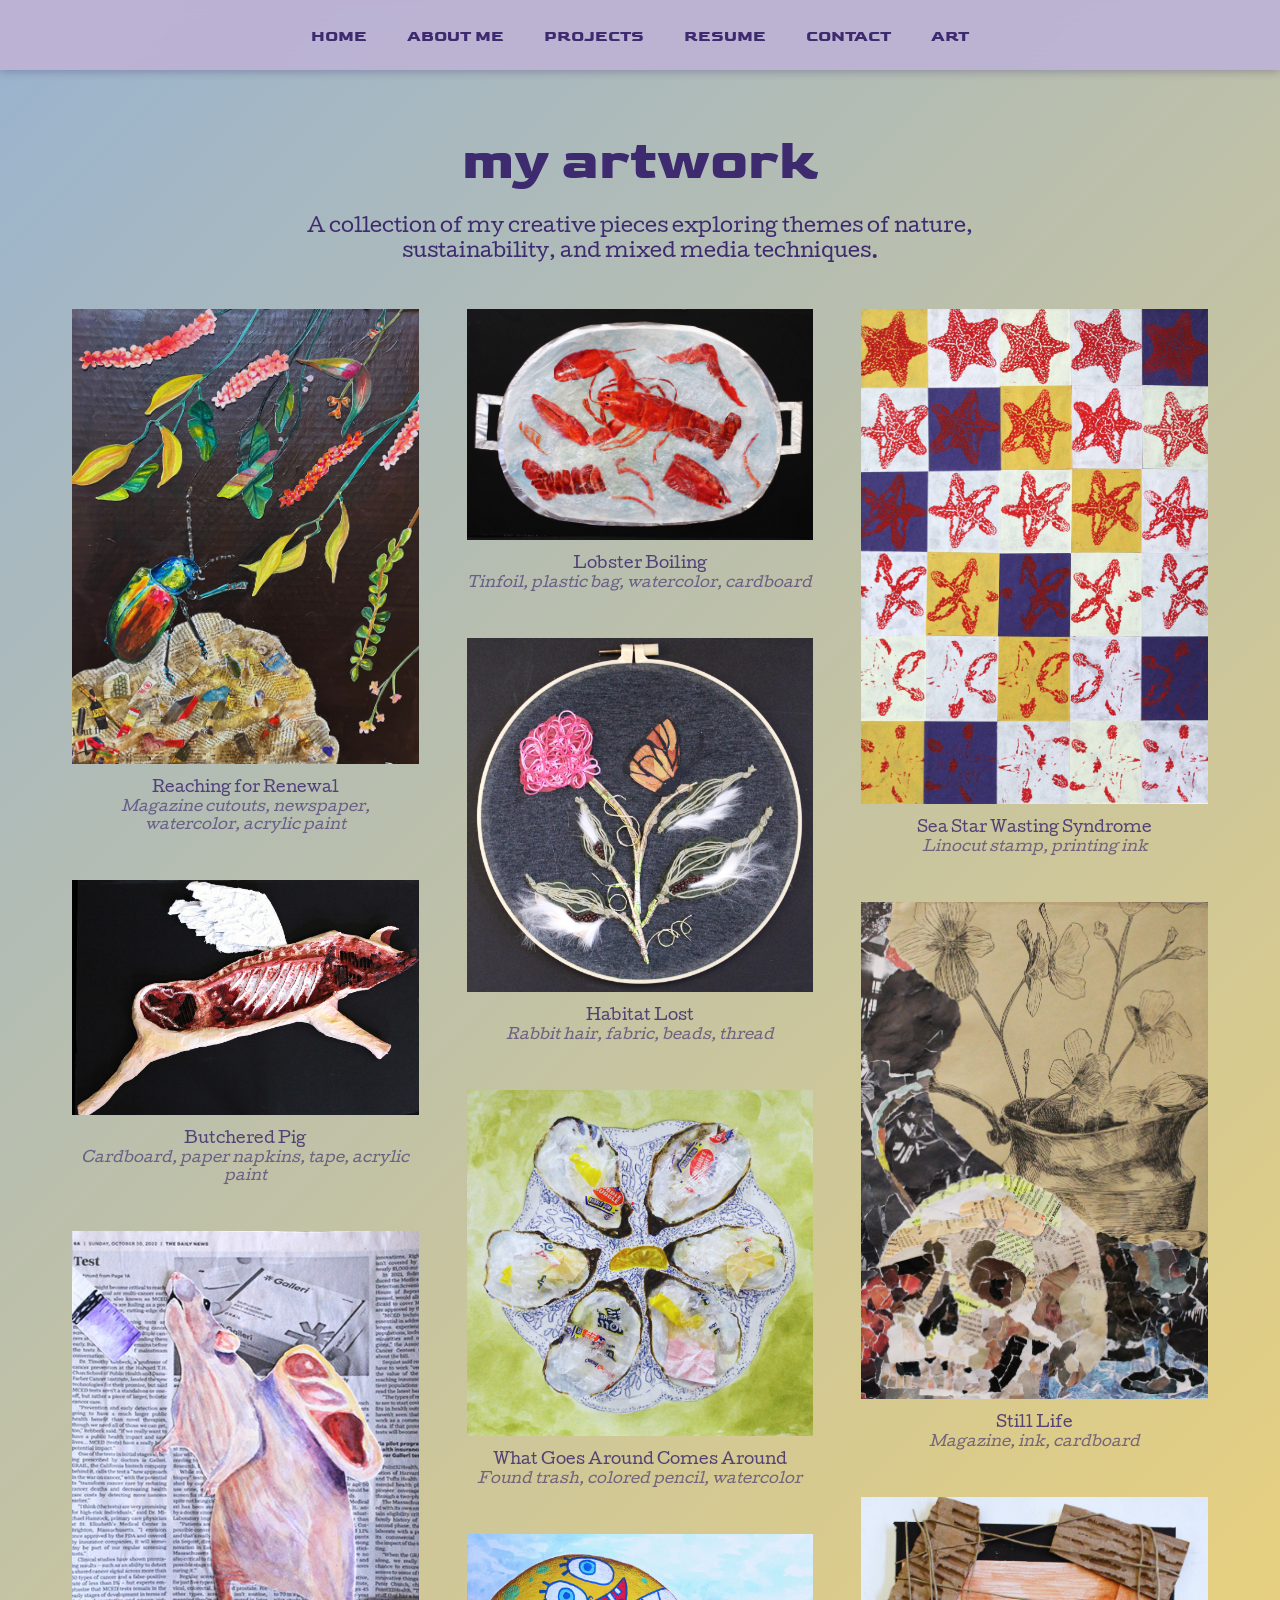
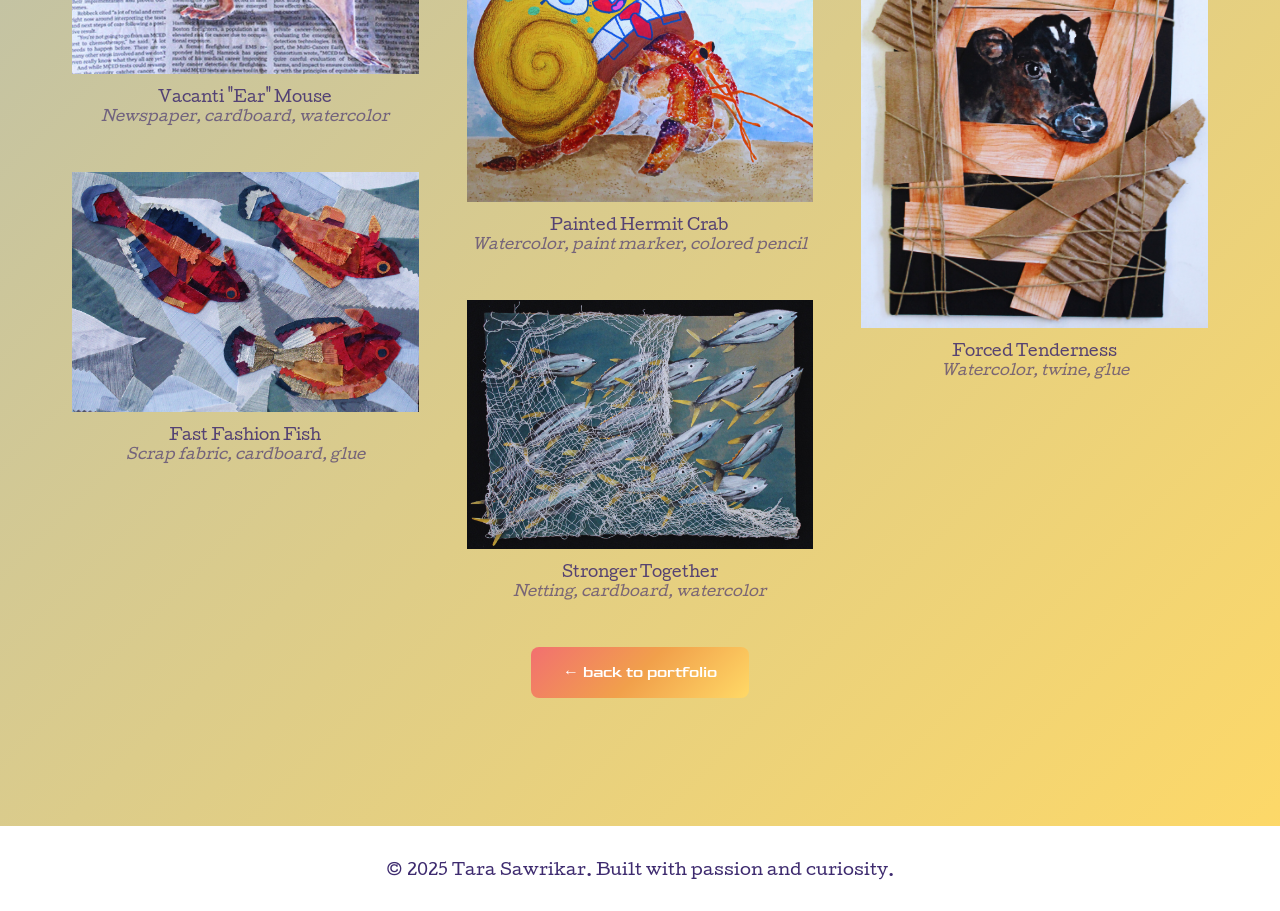
==== art.html @ 08d16f01 "Initial commit" ====
<!DOCTYPE html>
<html lang="en">
<head>
<meta charset="UTF-8">
<meta name="viewport" content="width=device-width, initial-scale=1.0">
<title>Art Gallery - Tara Sawrikar</title>

<link rel="preconnect" href="https://fonts.googleapis.com">
<link rel="preconnect" href="https://fonts.gstatic.com" crossorigin>
<link href="https://fonts.googleapis.com/css2?family=Goldman:wght@400;700&family=Cutive&display=swap" rel="stylesheet">

<style>
* {
    margin: 0;
    padding: 0;
    box-sizing: border-box;
}

body {
    font-family: 'Cutive', serif;
    color: #3e2b6f;
    background: linear-gradient(135deg, #99b3cf 0%, #ffd966 100%);
    min-height: 100vh;
}

nav {
    position: fixed;
    top: 0;
    width: 100%;
    background: rgba(189, 179, 212, 0.95);
    backdrop-filter: blur(10px);
    padding: 1.5rem 2rem;
    box-shadow: 0 2px 8px rgba(62, 43, 111, 0.3);
    z-index: 1000;
}

nav ul {
    list-style: none;
    display: flex;
    justify-content: center;
    gap: 2.5rem;
}

nav a {
    text-decoration: none;
    color: #3e2b6f;
    font-weight: 700;
    font-family: 'Goldman', sans-serif;
}

.container {
    max-width: 1200px;
    margin: 0 auto;
    padding: 8rem 2rem 4rem;
}

h1 {
    font-size: 3.5rem;
    text-align: center;
    font-family: 'Goldman', sans-serif;
    margin-bottom: 1rem;
}

.intro {
    text-align: center;
    font-size: 1.2rem;
    max-width: 700px;
    margin: 0 auto 3rem;
}

/* ---------- MASONRY GALLERY ---------- */

.art-gallery {
    column-count: 3;
    column-gap: 3rem;
}

@media (max-width: 1000px) {
    .art-gallery { column-count: 2; }
}

@media (max-width: 600px) {
    .art-gallery { column-count: 1; }
}

.art-item {
    break-inside: avoid;
    margin-bottom: 3rem;
    text-align: center;
    cursor: pointer;
    opacity: 0;
    transform: translateY(30px);
    transition: opacity 0.8s ease, transform 0.8s ease;
}

.art-item.visible {
    opacity: 1;
    transform: translateY(0);
}

.art-item img {
    width: 100%;
    height: auto;
    object-fit: contain;
    display: block;
    transition: transform 0.3s ease;
}

.art-item:hover img {
    transform: scale(1.02);
}

/* ---------- CAPTIONS ---------- */

.caption {
    margin-top: 0.75rem;
    font-size: 0.95rem;
    opacity: 0.85;
}

.caption span {
    display: block;
    font-style: italic;
    font-size: 0.9rem;
    opacity: 0.75;
}

/* ---------- LIGHTBOX ---------- */

.lightbox {
    position: fixed;
    inset: 0;
    background: rgba(0,0,0,0.85);
    display: none;
    align-items: center;
    justify-content: center;
    z-index: 2000;
    padding: 2rem;
}

.lightbox img {
    max-width: 90%;
    max-height: 90%;
}

.lightbox.active {
    display: flex;
}

/* ---------- BUTTON / FOOTER ---------- */

.back-button {
    display: block;
    margin: 3rem auto 0;
    width: fit-content;
    padding: 1rem 2rem;
    background: linear-gradient(135deg, #f27070 0%, #f1a04b 50%, #ffd966 100%);
    color: white;
    text-decoration: none;
    border-radius: 8px;
    font-family: 'Goldman', sans-serif;
}

footer {
    text-align: center;
    padding: 2rem;
    background: white;
    margin-top: 4rem;
}
</style>
</head>

<body>

<nav>
    <ul>
        <li><a href="index.html">HOME</a></li>
        <li><a href="index.html#about">ABOUT ME</a></li>
        <li><a href="index.html#projects">PROJECTS</a></li>
        <li><a href="index.html#resume">RESUME</a></li>
        <li><a href="index.html#contact">CONTACT</a></li>
        <li><a href="art.html">ART</a></li>
    </ul>
</nav>

<div class="container">
<h1>my artwork</h1>
<p class="intro">
A collection of my creative pieces exploring themes of nature,
sustainability, and mixed media techniques.
</p>

<div class="art-gallery">

<div class="art-item"><img src="Portfolio-images/Beetle.jpeg"><div class="caption">Reaching for Renewal<span>Magazine cutouts, newspaper, watercolor, acrylic paint</span></div></div>
<div class="art-item"><img src="Portfolio-images/ButcheredPig.jpeg"><div class="caption">Butchered Pig<span>Cardboard, paper napkins, tape, acrylic paint</span></div></div>
<div class="art-item"><img src="Portfolio-images/EarMouse.jpeg"><div class="caption">Vacanti "Ear" Mouse<span>Newspaper, cardboard, watercolor</span></div></div>
<div class="art-item"><img src="Portfolio-images/FastFashionFish.jpeg"><div class="caption">Fast Fashion Fish<span>Scrap fabric, cardboard, glue</span></div></div>
<div class="art-item"><img src="Portfolio-images/LobsterBoiling.jpeg"><div class="caption">Lobster Boiling<span>Tinfoil, plastic bag, watercolor, cardboard</span></div></div>
<div class="art-item"><img src="Portfolio-images/Monarch.jpeg"><div class="caption">Habitat Lost<span>Rabbit hair, fabric, beads, thread</span></div></div>
<div class="art-item"><img src="Portfolio-images/Oysterplate.jpeg"><div class="caption">What Goes Around Comes Around<span>Found trash, colored pencil, watercolor</span></div></div>
<div class="art-item"><img src="Portfolio-images/PaintedHermitCrab.jpeg"><div class="caption">Painted Hermit Crab<span>Watercolor, paint marker, colored pencil</span></div></div>
<div class="art-item"><img src="Portfolio-images/Sardines.jpeg"><div class="caption">Stronger Together<span>Netting, cardboard, watercolor</span></div></div>
<div class="art-item"><img src="Portfolio-images/SeastarWasting.jpeg"><div class="caption">Sea Star Wasting Syndrome<span>Linocut stamp, printing ink</span></div></div>
<div class="art-item"><img src="Portfolio-images/StillLife.jpeg"><div class="caption">Still Life<span>Magazine, ink, cardboard</span></div></div>
<div class="art-item"><img src="Portfolio-images/Veal.jpeg"><div class="caption">Forced Tenderness<span>Watercolor, twine, glue</span></div></div>

</div>

<a href="index.html" class="back-button">← back to portfolio</a>
</div>

<footer>
<p>&copy; 2025 Tara Sawrikar. Built with passion and curiosity.</p>
</footer>

<!-- LIGHTBOX -->
<div class="lightbox" id="lightbox">
    <img src="" alt="">
</div>

<script>
/* ---------- LIGHTBOX ---------- */
const lightbox = document.getElementById('lightbox');
const lightboxImg = lightbox.querySelector('img');

document.querySelectorAll('.art-item img').forEach(img => {
    img.addEventListener('click', () => {
        lightboxImg.src = img.src;
        lightbox.classList.add('active');
    });
});

lightbox.addEventListener('click', () => {
    lightbox.classList.remove('active');
    lightboxImg.src = '';
});

/* ---------- FADE-IN ON SCROLL ---------- */
const observer = new IntersectionObserver(entries => {
    entries.forEach(entry => {
        if (entry.isIntersecting) {
            entry.target.classList.add('visible');
        }
    });
}, { threshold: 0.15 });

document.querySelectorAll('.art-item').forEach(item => {
    observer.observe(item);
});
</script>

</body>
</html>
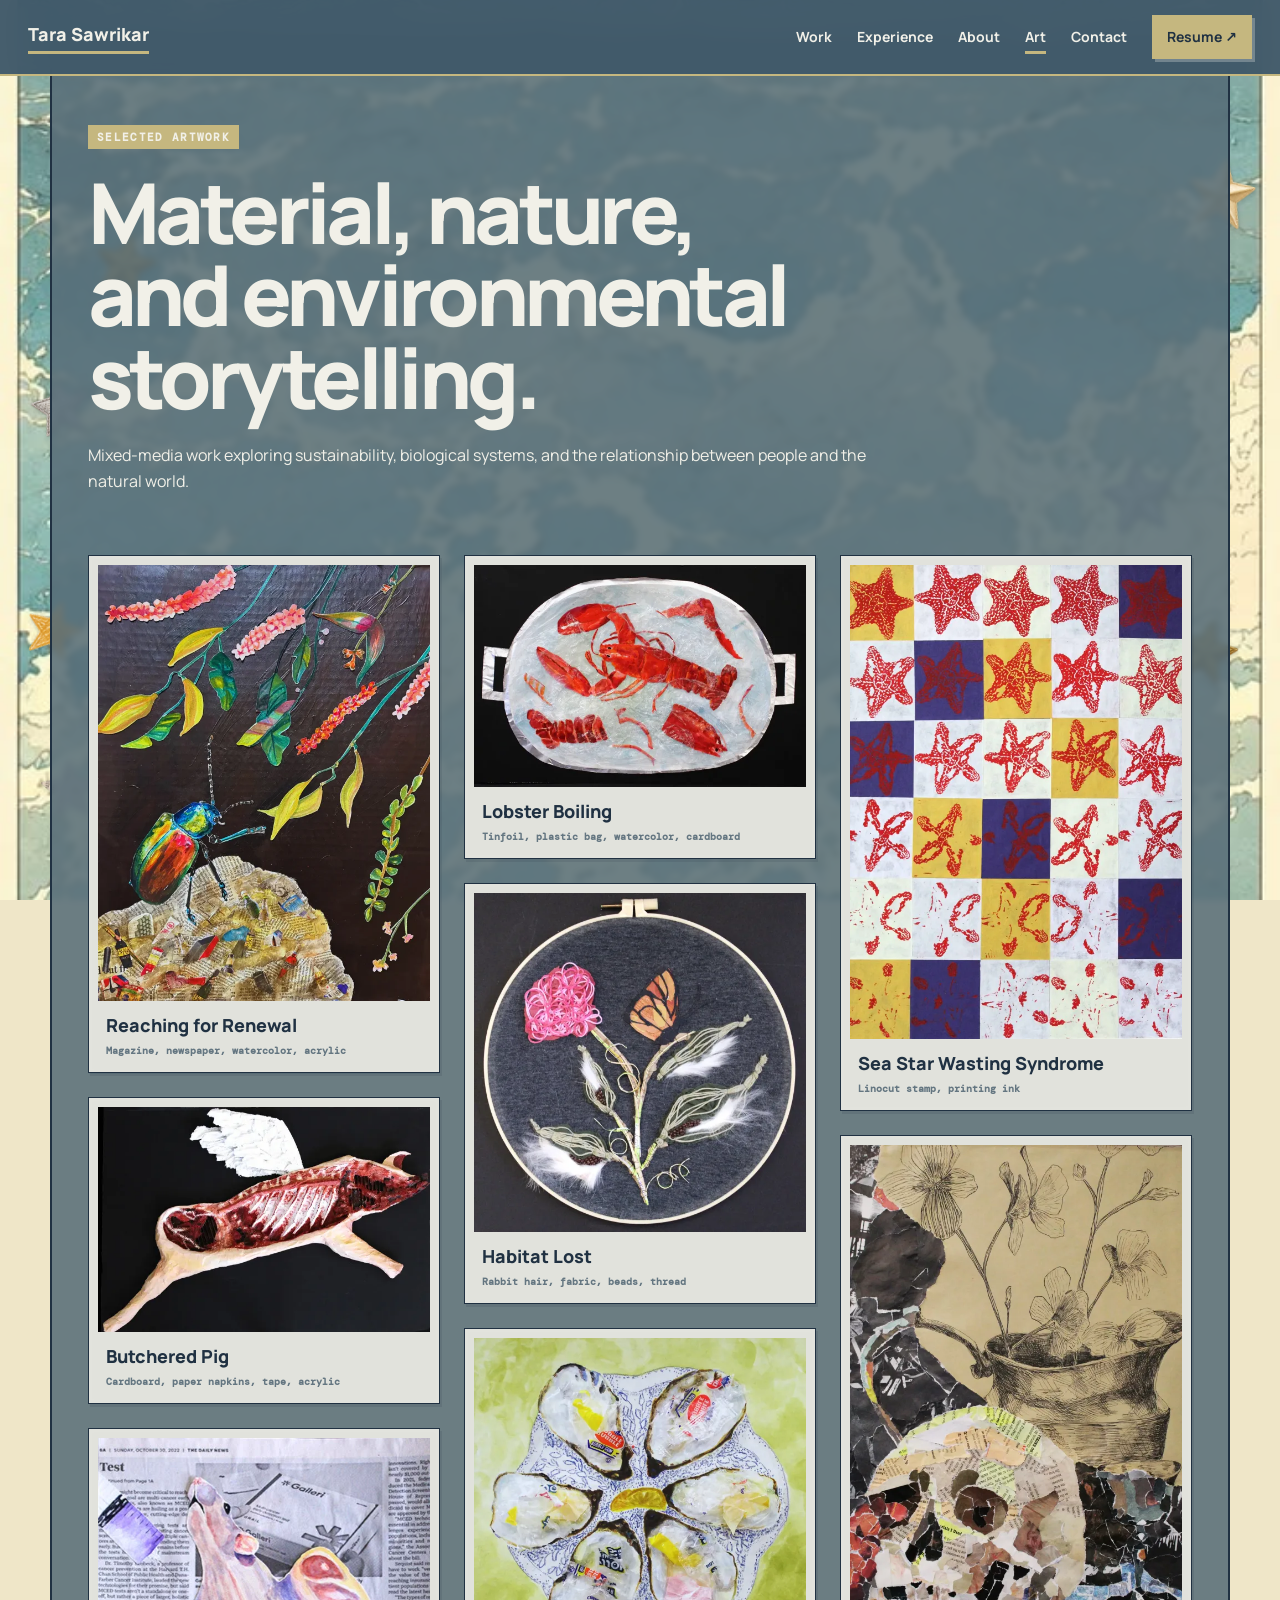
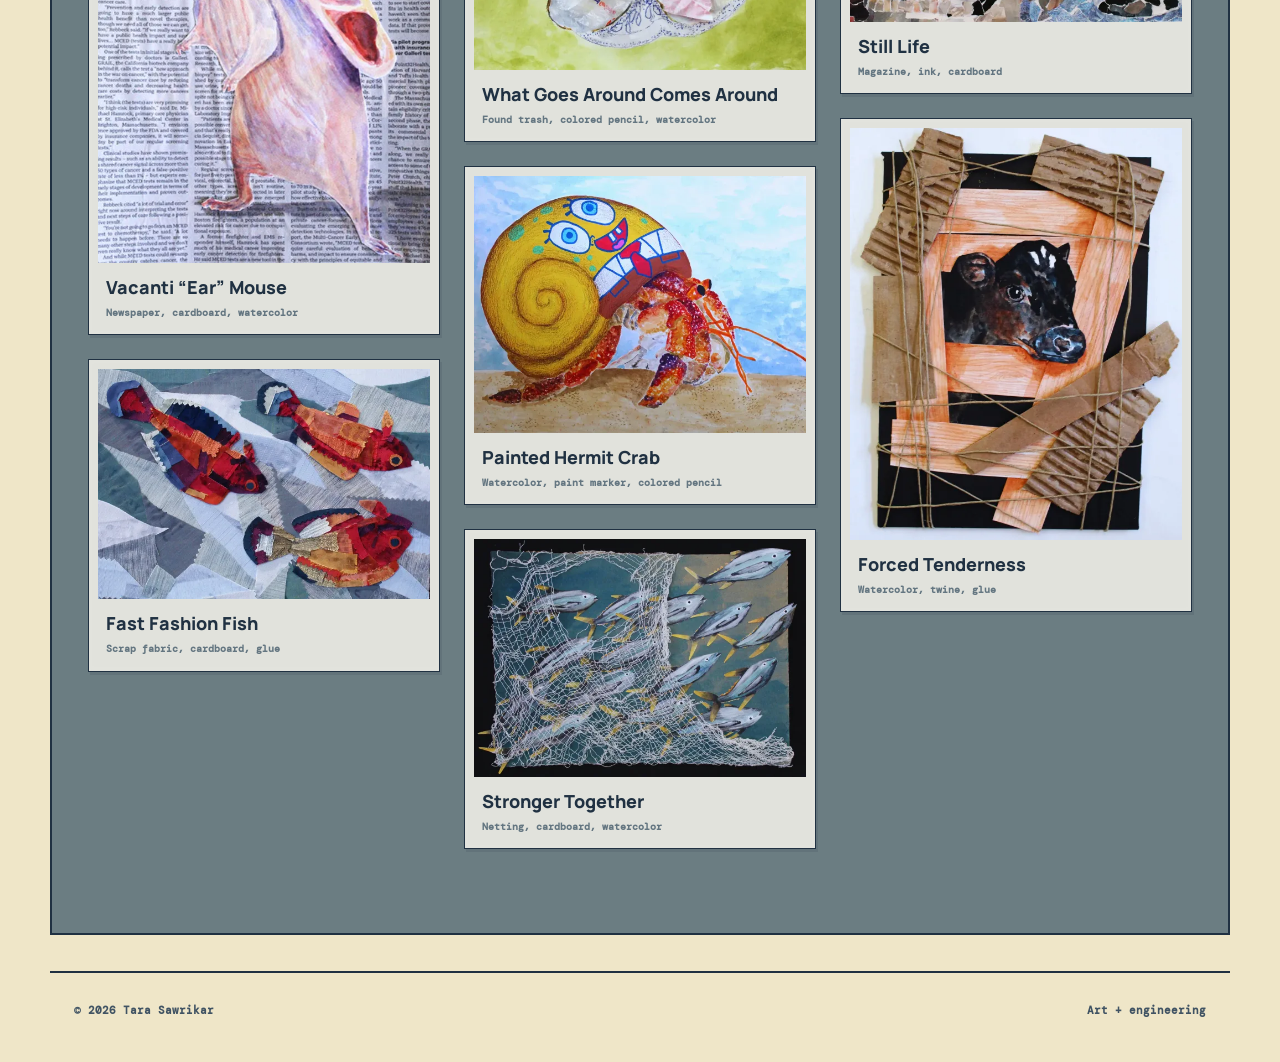
==== commit d2f83560: "Redesign graphics engineering portfolio" ====
--- a/art.html
+++ b/art.html
@@ -1,254 +1,30 @@
-<!DOCTYPE html>
-<html lang="en">
+<!doctype html>
+<html lang="en" class="no-js">
 <head>
-<meta charset="UTF-8">
-<meta name="viewport" content="width=device-width, initial-scale=1.0">
-<title>Art Gallery - Tara Sawrikar</title>
-
-<link rel="preconnect" href="https://fonts.googleapis.com">
-<link rel="preconnect" href="https://fonts.gstatic.com" crossorigin>
-<link href="https://fonts.googleapis.com/css2?family=Goldman:wght@400;700&family=Cutive&display=swap" rel="stylesheet">
-
-<style>
-* {
-    margin: 0;
-    padding: 0;
-    box-sizing: border-box;
-}
-
-body {
-    font-family: 'Cutive', serif;
-    color: #3e2b6f;
-    background: linear-gradient(135deg, #99b3cf 0%, #ffd966 100%);
-    min-height: 100vh;
-}
-
-nav {
-    position: fixed;
-    top: 0;
-    width: 100%;
-    background: rgba(189, 179, 212, 0.95);
-    backdrop-filter: blur(10px);
-    padding: 1.5rem 2rem;
-    box-shadow: 0 2px 8px rgba(62, 43, 111, 0.3);
-    z-index: 1000;
-}
-
-nav ul {
-    list-style: none;
-    display: flex;
-    justify-content: center;
-    gap: 2.5rem;
-}
-
-nav a {
-    text-decoration: none;
-    color: #3e2b6f;
-    font-weight: 700;
-    font-family: 'Goldman', sans-serif;
-}
-
-.container {
-    max-width: 1200px;
-    margin: 0 auto;
-    padding: 8rem 2rem 4rem;
-}
-
-h1 {
-    font-size: 3.5rem;
-    text-align: center;
-    font-family: 'Goldman', sans-serif;
-    margin-bottom: 1rem;
-}
-
-.intro {
-    text-align: center;
-    font-size: 1.2rem;
-    max-width: 700px;
-    margin: 0 auto 3rem;
-}
-
-/* ---------- MASONRY GALLERY ---------- */
-
-.art-gallery {
-    column-count: 3;
-    column-gap: 3rem;
-}
-
-@media (max-width: 1000px) {
-    .art-gallery { column-count: 2; }
-}
-
-@media (max-width: 600px) {
-    .art-gallery { column-count: 1; }
-}
-
-.art-item {
-    break-inside: avoid;
-    margin-bottom: 3rem;
-    text-align: center;
-    cursor: pointer;
-    opacity: 0;
-    transform: translateY(30px);
-    transition: opacity 0.8s ease, transform 0.8s ease;
-}
-
-.art-item.visible {
-    opacity: 1;
-    transform: translateY(0);
-}
-
-.art-item img {
-    width: 100%;
-    height: auto;
-    object-fit: contain;
-    display: block;
-    transition: transform 0.3s ease;
-}
-
-.art-item:hover img {
-    transform: scale(1.02);
-}
-
-/* ---------- CAPTIONS ---------- */
-
-.caption {
-    margin-top: 0.75rem;
-    font-size: 0.95rem;
-    opacity: 0.85;
-}
-
-.caption span {
-    display: block;
-    font-style: italic;
-    font-size: 0.9rem;
-    opacity: 0.75;
-}
-
-/* ---------- LIGHTBOX ---------- */
-
-.lightbox {
-    position: fixed;
-    inset: 0;
-    background: rgba(0,0,0,0.85);
-    display: none;
-    align-items: center;
-    justify-content: center;
-    z-index: 2000;
-    padding: 2rem;
-}
-
-.lightbox img {
-    max-width: 90%;
-    max-height: 90%;
-}
-
-.lightbox.active {
-    display: flex;
-}
-
-/* ---------- BUTTON / FOOTER ---------- */
-
-.back-button {
-    display: block;
-    margin: 3rem auto 0;
-    width: fit-content;
-    padding: 1rem 2rem;
-    background: linear-gradient(135deg, #f27070 0%, #f1a04b 50%, #ffd966 100%);
-    color: white;
-    text-decoration: none;
-    border-radius: 8px;
-    font-family: 'Goldman', sans-serif;
-}
-
-footer {
-    text-align: center;
-    padding: 2rem;
-    background: white;
-    margin-top: 4rem;
-}
-</style>
+  <meta charset="utf-8">
+  <meta name="viewport" content="width=device-width, initial-scale=1">
+  <meta name="description" content="Mixed-media artwork by Tara Sawrikar exploring material, nature, sustainability, and environmental storytelling.">
+  <title>Artwork | Tara Sawrikar</title>
+  <link rel="canonical" href="https://tarasawrikar.com/art.html">
+  <link rel="preconnect" href="https://fonts.googleapis.com"><link rel="preconnect" href="https://fonts.gstatic.com" crossorigin>
+  <link href="https://fonts.googleapis.com/css2?family=DM+Mono:wght@400;500&family=Manrope:wght@400;600;700&display=swap" rel="stylesheet">
+  <link rel="stylesheet" href="styles.css"><script src="script.js" defer></script>
 </head>
-
 <body>
-
-<nav>
-    <ul>
-        <li><a href="index.html">HOME</a></li>
-        <li><a href="index.html#about">ABOUT ME</a></li>
-        <li><a href="index.html#projects">PROJECTS</a></li>
-        <li><a href="index.html#resume">RESUME</a></li>
-        <li><a href="index.html#contact">CONTACT</a></li>
-        <li><a href="art.html">ART</a></li>
-    </ul>
-</nav>
-
-<div class="container">
-<h1>my artwork</h1>
-<p class="intro">
-A collection of my creative pieces exploring themes of nature,
-sustainability, and mixed media techniques.
-</p>
-
-<div class="art-gallery">
-
-<div class="art-item"><img src="Portfolio-images/Beetle.jpeg"><div class="caption">Reaching for Renewal<span>Magazine cutouts, newspaper, watercolor, acrylic paint</span></div></div>
-<div class="art-item"><img src="Portfolio-images/ButcheredPig.jpeg"><div class="caption">Butchered Pig<span>Cardboard, paper napkins, tape, acrylic paint</span></div></div>
-<div class="art-item"><img src="Portfolio-images/EarMouse.jpeg"><div class="caption">Vacanti "Ear" Mouse<span>Newspaper, cardboard, watercolor</span></div></div>
-<div class="art-item"><img src="Portfolio-images/FastFashionFish.jpeg"><div class="caption">Fast Fashion Fish<span>Scrap fabric, cardboard, glue</span></div></div>
-<div class="art-item"><img src="Portfolio-images/LobsterBoiling.jpeg"><div class="caption">Lobster Boiling<span>Tinfoil, plastic bag, watercolor, cardboard</span></div></div>
-<div class="art-item"><img src="Portfolio-images/Monarch.jpeg"><div class="caption">Habitat Lost<span>Rabbit hair, fabric, beads, thread</span></div></div>
-<div class="art-item"><img src="Portfolio-images/Oysterplate.jpeg"><div class="caption">What Goes Around Comes Around<span>Found trash, colored pencil, watercolor</span></div></div>
-<div class="art-item"><img src="Portfolio-images/PaintedHermitCrab.jpeg"><div class="caption">Painted Hermit Crab<span>Watercolor, paint marker, colored pencil</span></div></div>
-<div class="art-item"><img src="Portfolio-images/Sardines.jpeg"><div class="caption">Stronger Together<span>Netting, cardboard, watercolor</span></div></div>
-<div class="art-item"><img src="Portfolio-images/SeastarWasting.jpeg"><div class="caption">Sea Star Wasting Syndrome<span>Linocut stamp, printing ink</span></div></div>
-<div class="art-item"><img src="Portfolio-images/StillLife.jpeg"><div class="caption">Still Life<span>Magazine, ink, cardboard</span></div></div>
-<div class="art-item"><img src="Portfolio-images/Veal.jpeg"><div class="caption">Forced Tenderness<span>Watercolor, twine, glue</span></div></div>
-
-</div>
-
-<a href="index.html" class="back-button">← back to portfolio</a>
-</div>
-
-<footer>
-<p>&copy; 2025 Tara Sawrikar. Built with passion and curiosity.</p>
-</footer>
-
-<!-- LIGHTBOX -->
-<div class="lightbox" id="lightbox">
-    <img src="" alt="">
-</div>
-
-<script>
-/* ---------- LIGHTBOX ---------- */
-const lightbox = document.getElementById('lightbox');
-const lightboxImg = lightbox.querySelector('img');
-
-document.querySelectorAll('.art-item img').forEach(img => {
-    img.addEventListener('click', () => {
-        lightboxImg.src = img.src;
-        lightbox.classList.add('active');
-    });
-});
-
-lightbox.addEventListener('click', () => {
-    lightbox.classList.remove('active');
-    lightboxImg.src = '';
-});
-
-/* ---------- FADE-IN ON SCROLL ---------- */
-const observer = new IntersectionObserver(entries => {
-    entries.forEach(entry => {
-        if (entry.isIntersecting) {
-            entry.target.classList.add('visible');
-        }
-    });
-}, { threshold: 0.15 });
-
-document.querySelectorAll('.art-item').forEach(item => {
-    observer.observe(item);
-});
-</script>
-
-</body>
-</html>+  <a class="skip-link" href="#main">Skip to artwork</a>
+  <header class="site-header"><a class="brand" href="index.html"><span class="brand-mark" aria-hidden="true">TS</span><span>Tara Sawrikar</span></a><button class="nav-toggle" type="button" aria-label="Open navigation" aria-expanded="false" aria-controls="site-nav"><span></span><span></span></button><nav id="site-nav" aria-label="Primary navigation"><a href="index.html#work">Work</a><a href="index.html#experience">Experience</a><a href="index.html#about">About</a><a href="art.html" aria-current="page">Art</a><a href="index.html#contact">Contact</a><a class="nav-cta" href="resume/Tara_Sawrikar_Resume_2026.pdf" target="_blank" rel="noreferrer">Resume ↗</a></nav></header>
+  <main id="main" class="section art-page"><div class="art-intro"><p class="eyebrow">Selected artwork</p><h1>Material, nature, and environmental storytelling.</h1><p>Mixed-media work exploring sustainability, biological systems, and the relationship between people and the natural world.</p></div><div class="gallery">
+    <figure class="art-item"><img src="assets/art/Beetle.webp" srcset="assets/art/Beetle-600.webp 600w, assets/art/Beetle.webp 1200w" sizes="(max-width: 560px) calc(100vw - 40px), (max-width: 900px) calc(50vw - 31px), 379px" width="1200" height="1577" alt="Collaged beetle reaching upward through layered botanical forms" loading="lazy" decoding="async"><figcaption class="caption"><strong>Reaching for Renewal</strong><span>Magazine, newspaper, watercolor, acrylic</span></figcaption></figure>
+    <figure class="art-item"><img src="assets/art/ButcheredPig.webp" srcset="assets/art/ButcheredPig-600.webp 600w, assets/art/ButcheredPig.webp 1200w" sizes="(max-width: 560px) calc(100vw - 40px), (max-width: 900px) calc(50vw - 31px), 379px" width="1200" height="811" alt="Sculptural butchered pig assembled from cardboard and painted paper" loading="lazy" decoding="async"><figcaption class="caption"><strong>Butchered Pig</strong><span>Cardboard, paper napkins, tape, acrylic</span></figcaption></figure>
+    <figure class="art-item"><img src="assets/art/EarMouse.webp" width="440" height="563" alt="Newspaper and watercolor study of the Vacanti mouse with an ear-shaped form" loading="lazy" decoding="async"><figcaption class="caption"><strong>Vacanti “Ear” Mouse</strong><span>Newspaper, cardboard, watercolor</span></figcaption></figure>
+    <figure class="art-item"><img src="assets/art/FastFashionFish.webp" srcset="assets/art/FastFashionFish-600.webp 600w, assets/art/FastFashionFish.webp 1200w" sizes="(max-width: 560px) calc(100vw - 40px), (max-width: 900px) calc(50vw - 31px), 379px" width="1200" height="831" alt="Fish sculpture assembled from overlapping scraps of colorful fabric" loading="lazy" decoding="async"><figcaption class="caption"><strong>Fast Fashion Fish</strong><span>Scrap fabric, cardboard, glue</span></figcaption></figure>
+    <figure class="art-item"><img src="assets/art/LobsterBoiling.webp" srcset="assets/art/LobsterBoiling-600.webp 600w, assets/art/LobsterBoiling.webp 1200w" sizes="(max-width: 560px) calc(100vw - 40px), (max-width: 900px) calc(50vw - 31px), 379px" width="1200" height="801" alt="Lobster sculpture made from foil and plastic inside a painted boiling pot" loading="lazy" decoding="async"><figcaption class="caption"><strong>Lobster Boiling</strong><span>Tinfoil, plastic bag, watercolor, cardboard</span></figcaption></figure>
+    <figure class="art-item"><img src="assets/art/Monarch.webp" srcset="assets/art/Monarch-600.webp 600w, assets/art/Monarch.webp 1200w" sizes="(max-width: 560px) calc(100vw - 40px), (max-width: 900px) calc(50vw - 31px), 379px" width="1200" height="1225" alt="Textile monarch butterfly surrounded by fragmented habitat materials" loading="lazy" decoding="async"><figcaption class="caption"><strong>Habitat Lost</strong><span>Rabbit hair, fabric, beads, thread</span></figcaption></figure>
+    <figure class="art-item"><img src="assets/art/Oysterplate.webp" srcset="assets/art/Oysterplate-600.webp 600w, assets/art/Oysterplate.webp 1200w" sizes="(max-width: 560px) calc(100vw - 40px), (max-width: 900px) calc(50vw - 31px), 379px" width="1200" height="1200" alt="Circular oyster composition constructed from found plastic trash" loading="lazy" decoding="async"><figcaption class="caption"><strong>What Goes Around Comes Around</strong><span>Found trash, colored pencil, watercolor</span></figcaption></figure>
+    <figure class="art-item"><img src="assets/art/PaintedHermitCrab.webp" srcset="assets/art/PaintedHermitCrab-600.webp 600w, assets/art/PaintedHermitCrab.webp 1200w" sizes="(max-width: 560px) calc(100vw - 40px), (max-width: 900px) calc(50vw - 31px), 379px" width="1200" height="928" alt="Detailed painted hermit crab with a patterned shell" loading="lazy" decoding="async"><figcaption class="caption"><strong>Painted Hermit Crab</strong><span>Watercolor, paint marker, colored pencil</span></figcaption></figure>
+    <figure class="art-item"><img src="assets/art/Sardines.webp" srcset="assets/art/Sardines-600.webp 600w, assets/art/Sardines.webp 1200w" sizes="(max-width: 560px) calc(100vw - 40px), (max-width: 900px) calc(50vw - 31px), 379px" width="1200" height="860" alt="School of watercolor sardines gathered beneath fishing netting" loading="lazy" decoding="async"><figcaption class="caption"><strong>Stronger Together</strong><span>Netting, cardboard, watercolor</span></figcaption></figure>
+    <figure class="art-item"><img src="assets/art/SeastarWasting.webp" srcset="assets/art/SeastarWasting-600.webp 600w, assets/art/SeastarWasting.webp 1200w" sizes="(max-width: 560px) calc(100vw - 40px), (max-width: 900px) calc(50vw - 31px), 379px" width="1200" height="1714" alt="Repeated linocut sea stars progressively fragmenting from wasting syndrome" loading="lazy" decoding="async"><figcaption class="caption"><strong>Sea Star Wasting Syndrome</strong><span>Linocut stamp, printing ink</span></figcaption></figure>
+    <figure class="art-item"><img src="assets/art/StillLife.webp" srcset="assets/art/StillLife-600.webp 600w, assets/art/StillLife.webp 1200w" sizes="(max-width: 560px) calc(100vw - 40px), (max-width: 900px) calc(50vw - 31px), 379px" width="1200" height="1722" alt="Layered magazine and ink still life with household vessels" loading="lazy" decoding="async"><figcaption class="caption"><strong>Still Life</strong><span>Magazine, ink, cardboard</span></figcaption></figure>
+    <figure class="art-item"><img src="assets/art/Veal.webp" srcset="assets/art/Veal-600.webp 600w, assets/art/Veal.webp 1200w" sizes="(max-width: 560px) calc(100vw - 40px), (max-width: 900px) calc(50vw - 31px), 379px" width="1200" height="1490" alt="Watercolor calf constrained by twine in a study of veal production" loading="lazy" decoding="async"><figcaption class="caption"><strong>Forced Tenderness</strong><span>Watercolor, twine, glue</span></figcaption></figure>
+  </div></main><footer><span>© <span id="year">2026</span> Tara Sawrikar</span><span>Art + engineering</span></footer>
+</body></html>
--- a/styles.css
+++ b/styles.css
@@ -0,0 +1,816 @@
+:root {
+  --bg: #b9d3cf;
+  --paper: #fff9eb;
+  --paper-deep: #ead8b9;
+  --ink: #172538;
+  --ink-soft: #34475b;
+  --muted: #5f6d6d;
+  --line: #2d4054;
+  --aqua: #8ebfc0;
+  --blue: #6679a7;
+  --indigo: #252b4c;
+  --moss: #6f7b50;
+  --sage: #aab58a;
+  --coral: #d98272;
+  --yellow: #e9c34a;
+  --cardboard: #b9835f;
+  --max: 1180px;
+  --shadow: 7px 9px 0 rgba(23, 37, 56, .16);
+}
+
+* { box-sizing: border-box; }
+html {
+  scroll-behavior: smooth;
+  background: #d6e4e1;
+}
+body {
+  margin: 0;
+  color: var(--ink);
+  position: relative;
+  background: transparent;
+  font-family: Manrope, system-ui, sans-serif;
+  line-height: 1.65;
+}
+body::before {
+  content: "";
+  position: fixed;
+  inset: 0;
+  z-index: -1;
+  pointer-events: none;
+  background-image: radial-gradient(rgba(23,37,56,.07) .65px, transparent .65px);
+  background-size: 8px 8px;
+  opacity: .34;
+  mix-blend-mode: multiply;
+}
+img { display: block; max-width: 100%; }
+a { color: inherit; }
+:focus-visible { outline: 3px dashed var(--coral); outline-offset: 5px; border-radius: 3px; }
+.skip-link { position: fixed; left: 1rem; top: -5rem; z-index: 100; padding: .7rem 1rem; color: var(--paper); background: var(--ink); text-decoration: none; }
+.skip-link:focus { top: 1rem; }
+
+.site-header {
+  height: 76px;
+  position: fixed;
+  inset: 0 0 auto;
+  z-index: 20;
+  display: flex;
+  align-items: center;
+  justify-content: space-between;
+  padding: 0 max(24px, calc((100vw - var(--max))/2));
+  background: rgba(255,249,235,.96);
+  backdrop-filter: blur(12px);
+  border-bottom: 2px solid var(--ink);
+  box-shadow: 0 4px 0 rgba(185,131,95,.22);
+}
+.brand { display: flex; align-items: center; gap: 12px; font-family: Manrope, system-ui, sans-serif; font-size: 18px; font-weight: 800; text-decoration: none; }
+.brand-mark { display: grid; place-items: center; width: 38px; height: 35px; color: var(--paper); background: var(--coral); border: 2px solid var(--ink); border-radius: 48% 42% 46% 38%; transform: rotate(-3deg); font: 700 12px "DM Mono", monospace; box-shadow: 3px 3px 0 var(--yellow); }
+.site-header nav { display: flex; align-items: center; gap: 25px; }
+.site-header nav a { position: relative; color: var(--ink-soft); font-size: 14px; font-weight: 700; text-decoration: none; }
+.site-header nav a::after { content: ""; position: absolute; left: 0; right: 100%; bottom: -5px; height: 3px; background: var(--coral); transform: rotate(-1deg); transition: right .2s ease; }
+.site-header nav a:hover::after, .site-header nav a[aria-current="page"]::after { right: 0; }
+.nav-cta { padding: 8px 13px; color: var(--paper) !important; background: var(--ink); border: 2px solid var(--ink); border-radius: 2px 8px 3px 7px; box-shadow: 3px 3px 0 var(--yellow); transform: rotate(1deg); }
+.nav-toggle { display: none; }
+
+.section { max-width: var(--max); margin: 42px auto; padding: 108px 36px; scroll-margin-top: 70px; }
+.eyebrow { display: inline-block; margin: 0 0 22px; padding: 5px 9px; color: var(--ink); background: var(--yellow); font: 700 11px "DM Mono", monospace; text-transform: uppercase; letter-spacing: .12em; transform: rotate(-1deg); clip-path: polygon(2% 4%, 100% 0, 97% 94%, 0 100%); }
+.status-dot { display: inline-block; width: 7px; height: 7px; margin-right: 8px; border-radius: 50%; background: var(--moss); box-shadow: 0 0 0 3px rgba(111,123,80,.2); }
+h1, h2, h3 { text-wrap: balance; }
+.hero { position: relative; min-height: calc(100vh - 84px); min-height: calc(100svh - 84px); margin-top: 0; padding-top: 142px; display: grid; grid-template-columns: 1.03fr .97fr; align-items: center; gap: 58px; }
+.hero::before { content: ""; position: absolute; inset: 88px -2% 25px; z-index: -1; background: linear-gradient(120deg, rgba(255,249,235,.92), rgba(143,197,192,.88) 46%, rgba(102,121,167,.78)); border: 2px solid var(--ink); clip-path: polygon(1% 5%, 99% 0, 97% 96%, 3% 100%); box-shadow: 10px 12px 0 rgba(23,37,56,.2); }
+.hero h1 { margin: 0 0 28px; color: var(--ink); font: 800 clamp(48px, 6vw, 82px)/.98 Manrope, system-ui, sans-serif; letter-spacing: -.055em; }
+.hero-copy { position: relative; padding: 38px 20px 38px 34px; }
+.hero-lede { max-width: 660px; color: var(--ink-soft); font-size: 19px; }
+.button-row { display: flex; flex-wrap: wrap; gap: 14px; margin: 34px 0; }
+.button { display: inline-flex; align-items: center; justify-content: center; padding: 13px 19px; color: var(--paper); background: var(--ink); border: 2px solid var(--ink); border-radius: 3px 10px 4px 8px; box-shadow: 4px 4px 0 var(--coral); font-size: 14px; font-weight: 800; text-decoration: none; transition: transform .18s ease, box-shadow .18s ease; }
+button.button { cursor: pointer; font-family: inherit; }
+.button:hover { transform: translate(-2px,-2px) rotate(-.5deg); box-shadow: 7px 7px 0 var(--coral); }
+.button.primary { color: var(--paper); background: var(--ink); }
+.button.secondary { color: var(--ink); background: var(--paper); box-shadow: 4px 4px 0 var(--aqua); }
+.hero-links, .link-row { display: flex; flex-wrap: wrap; gap: 23px; }
+.hero-links a, .text-link { color: var(--ink-soft); font: 700 12px "DM Mono", monospace; text-decoration: underline; text-decoration-color: var(--coral); text-decoration-thickness: 2px; text-underline-offset: 5px; }
+.hero-links a:hover, .text-link:hover { color: var(--coral); }
+.hero-media { position: relative; margin: 0; padding: 12px 12px 0; overflow: visible; background: var(--paper); border: 2px solid var(--ink); border-radius: 4px 13px 5px 10px; box-shadow: var(--shadow); transform: rotate(1.2deg); }
+.hero-media::before { content: ""; position: absolute; width: 94px; height: 25px; left: 38%; top: -15px; z-index: 2; background: rgba(217,184,135,.78); transform: rotate(-3deg); }
+.hero-media img { width: 100%; height: auto; border: 1px solid var(--ink); }
+.hero-media figcaption { display: flex; justify-content: space-between; gap: 12px; padding: 12px 5px 13px; color: var(--ink); font-size: 12px; }
+.hero-media figcaption span { color: var(--moss); font: 700 11px "DM Mono", monospace; }
+
+.section-heading { position: relative; max-width: 790px; margin-bottom: 58px; padding: 25px 32px; background: linear-gradient(115deg, rgba(255,249,235,.96), rgba(233,195,74,.7)); border: 2px solid var(--ink); clip-path: polygon(1% 4%, 98% 0, 100% 92%, 3% 100%); }
+.section-heading h2, .about h2, .contact h2, .case-hero h1 { margin: 0 0 20px; color: var(--ink); font: 800 clamp(38px, 5vw, 62px)/1.04 Manrope, system-ui, sans-serif; letter-spacing: -.045em; }
+.section-heading > p:last-child, .contact > p { color: var(--ink-soft); }
+.work { position: relative; background: linear-gradient(150deg, rgba(37,43,76,.9), rgba(102,121,167,.84) 36%, rgba(142,191,192,.84) 72%, rgba(170,181,138,.84)); border: 2px solid var(--ink); clip-path: polygon(0 1%, 100% 0, 98.5% 99%, 1% 100%); box-shadow: 11px 13px 0 rgba(23,37,56,.2); }
+.project { display: grid; grid-template-columns: 1fr; overflow: hidden; margin-bottom: 34px; background: linear-gradient(135deg, rgba(255,249,235,.98), rgba(170,181,138,.92)); border: 2px solid var(--ink); border-radius: 5px 18px 7px 14px; box-shadow: var(--shadow); }
+.project-media, .card-media { display: block; overflow: hidden; background: var(--paper-deep); }
+.project-media img { width: 100%; height: auto; object-fit: contain; }
+.project-media.renderer-still { padding: 13px; background: var(--aqua); border-bottom: 2px solid var(--ink); }
+.project-media.renderer-still img { border: 2px solid var(--ink); }
+.project-copy { padding: 46px 50px 50px; }
+.project-index { display: inline-block; margin: 0; padding: 4px 8px; color: var(--ink); background: var(--sage); font: 700 11px "DM Mono", monospace; letter-spacing: .07em; transform: rotate(-.6deg); }
+.project h3, .project-card h3, .timeline h3 { margin: 16px 0 18px; color: var(--ink); font: 800 30px/1.15 Manrope, system-ui, sans-serif; letter-spacing: -.035em; }
+.project-copy > p:not(.project-index), .project-card > p:not(.project-index), .timeline p, .about-copy p { color: var(--ink-soft); }
+.project-points { padding: 0; margin: 25px 0; list-style: none; }
+.project-points li { padding: 12px 0; border-top: 1px dashed var(--line); font-size: 14px; }
+.project-points li::before { content: "—"; margin-right: 9px; color: var(--muted); }
+.tags { display: flex; flex-wrap: wrap; gap: 8px; margin: 24px 0; }
+.tags span { padding: 5px 9px; color: var(--ink); background: rgba(255,249,235,.6); border: 1.5px solid var(--ink); border-radius: 48% 44% 46% 42%; font: 700 10px "DM Mono", monospace; }
+.project-grid { display: grid; grid-template-columns: 1fr 1fr; gap: 30px; }
+.project-card { position: relative; overflow: hidden; padding: 0 30px 34px; background: linear-gradient(150deg, rgba(255,249,235,.98), rgba(225,154,131,.78)); border: 2px solid var(--ink); border-radius: 12px 4px 15px 6px; box-shadow: 6px 7px 0 rgba(23,37,56,.22); }
+.project-card:nth-child(2) { background: linear-gradient(150deg, rgba(255,249,235,.98), rgba(142,191,192,.84), rgba(170,181,138,.82)); }
+.project-card:nth-child(1) { transform: rotate(-.45deg); }
+.project-card:nth-child(2) { transform: rotate(.45deg); }
+.card-media { margin: 0 -30px 28px; padding: 10px; aspect-ratio: 16 / 10; background: var(--coral); border-bottom: 2px solid var(--ink); }
+.project-card:nth-child(2) .card-media { background: var(--sage); }
+.card-media img { width: 100%; height: 100%; border: 2px solid var(--ink); object-fit: cover; }
+
+.experience { position: relative; background: linear-gradient(155deg, rgba(231,194,75,.88), rgba(225,154,131,.85) 30%, rgba(143,197,192,.86) 64%, rgba(102,121,167,.88)); border: 2px solid var(--ink); clip-path: polygon(1% 0, 99% 1%, 100% 98%, 0 100%); box-shadow: 10px 12px 0 rgba(23,37,56,.2); }
+.timeline { position: relative; padding: 0 24px; background: rgba(255,249,235,.93); border: 2px solid var(--ink); box-shadow: 7px 8px 0 rgba(23,37,56,.17); }
+.timeline::before { content: ""; position: absolute; left: 217px; top: 0; bottom: 0; border-left: 1px dashed rgba(45,64,84,.5); }
+.timeline-item { position: relative; display: grid; grid-template-columns: 190px 1fr; gap: 72px; padding: 48px 0; border-bottom: 2px solid var(--ink); }
+.timeline-item::before { content: ""; position: absolute; left: 212px; top: 54px; z-index: 1; width: 9px; height: 9px; border-radius: 50%; background: var(--muted); }
+.timeline-meta { align-self: start; display: inline-flex; flex-direction: column; padding: 9px 11px; color: var(--ink); background: var(--yellow); border: 1.5px solid var(--ink); font: 700 11px "DM Mono", monospace; transform: rotate(-1deg); }
+.timeline h3 { margin-top: 0; }
+.timeline h3 small { display: block; margin-top: 8px; color: var(--moss); font: 700 13px "DM Mono", monospace; }
+.experience-heading { display: flex; align-items: flex-start; justify-content: space-between; gap: 28px; }
+.experience-logo { width: 170px; height: auto; margin-top: -12px; padding: 8px; background: var(--paper); border: 1px solid var(--ink); object-fit: contain; transform: rotate(1.5deg); }
+.experience-points { padding-left: 20px; margin: 22px 0; }
+.experience-points li { margin-bottom: 10px; color: var(--ink-soft); }
+.experience-feature { display: grid; grid-template-columns: minmax(0, 1fr) minmax(260px, .46fr); gap: 38px; align-items: start; }
+.poster-link, .leadership-photo { display: block; overflow: hidden; background: var(--paper); border: 2px solid var(--ink); border-radius: 3px 10px 4px 8px; box-shadow: 5px 6px 0 rgba(23,37,56,.13); text-decoration: none; }
+.poster-link { padding: 8px 8px 0; transform: rotate(1deg); }
+.poster-link img, .leadership-photo img { width: 100%; height: auto; border: 1px solid var(--ink); }
+.poster-link span, .leadership-photo figcaption { display: block; padding: 11px 6px; color: var(--ink); font: 700 11px "DM Mono", monospace; }
+.leadership-photo { margin: 28px 0 12px; padding: 10px 10px 0; transform: rotate(-.35deg); }
+.leadership-list { display: grid; grid-template-columns: 1fr 1fr; gap: 0 28px; padding: 0; margin: 28px 0 0; list-style: none; }
+.leadership-list li { padding: 16px 0; border-top: 1px dashed var(--line); }
+.leadership-list strong, .leadership-list span { display: block; }
+.leadership-list strong { margin-bottom: 5px; color: var(--ink); font: 800 16px Manrope, system-ui, sans-serif; }
+.leadership-list span { color: var(--ink-soft); font-size: 13px; }
+
+.about { position: relative; display: grid; grid-template-columns: 1fr 1fr; gap: 100px; background: linear-gradient(125deg, rgba(170,181,138,.94), rgba(143,197,192,.92) 42%, rgba(255,249,235,.94) 42%, rgba(255,249,235,.94) 100%); border: 2px solid var(--ink); clip-path: polygon(0 3%, 98% 0, 100% 97%, 2% 100%); box-shadow: 10px 11px 0 rgba(23,37,56,.2); }
+.skills { position: relative; padding: 12px 26px; background: var(--paper); border: 2px solid var(--ink); box-shadow: var(--shadow); transform: rotate(.5deg); }
+.skills > div { padding: 23px 0; border-top: 1px dashed var(--line); }
+.skills > div:first-child { border-top: 0; }
+.skills h3 { margin: 0; color: var(--coral); font: 800 18px Manrope, system-ui, sans-serif; }
+.skills p { color: var(--ink-soft); font: 700 12px/1.8 "DM Mono", monospace; }
+.contact { max-width: 900px; text-align: center; background: linear-gradient(120deg, rgba(37,43,76,.94), rgba(102,121,167,.92) 36%, rgba(142,191,192,.9) 70%, rgba(225,154,131,.9)); border: 2px solid var(--ink); clip-path: polygon(2% 0, 100% 5%, 97% 100%, 0 94%); box-shadow: 10px 12px 0 rgba(23,37,56,.22); }
+.contact h2, .contact > p { color: var(--paper); }
+.contact .button-row { justify-content: center; }
+footer { max-width: var(--max); margin: auto; padding: 30px 24px 45px; display: flex; justify-content: space-between; border-top: 2px solid var(--ink); color: var(--ink-soft); font: 700 11px "DM Mono", monospace; }
+
+.subpage-main { padding-top: 76px; }
+.case-hero { margin-top: 42px; padding-top: 100px; padding-bottom: 70px; background: linear-gradient(130deg, rgba(255,249,235,.94), rgba(143,197,192,.88) 48%, rgba(102,121,167,.88)); border: 2px solid var(--ink); clip-path: polygon(1% 2%, 99% 0, 97% 98%, 2% 100%); box-shadow: 10px 12px 0 rgba(23,37,56,.2); }
+.case-hero h1 { max-width: 900px; font-size: clamp(50px, 7vw, 88px); }
+.case-lede { max-width: 800px; color: var(--ink-soft); font-size: 20px; }
+.case-meta { display: grid; grid-template-columns: repeat(4, 1fr); gap: 0; margin-top: 50px; background: var(--paper); border: 2px solid var(--ink); box-shadow: var(--shadow); transform: rotate(-.25deg); }
+.case-meta div { padding: 20px; border-right: 1px dashed var(--ink); }
+.case-meta div:last-child { border-right: 0; }
+.case-meta span { display: block; margin-bottom: 6px; color: var(--coral); font: 700 10px "DM Mono", monospace; text-transform: uppercase; }
+.case-media { position: relative; padding: 13px; background: var(--paper); border: 2px solid var(--ink); box-shadow: var(--shadow); transform: rotate(.3deg); }
+.case-media::before { content: ""; position: absolute; left: 44%; top: -14px; width: 100px; height: 24px; background: rgba(217,184,135,.8); transform: rotate(-2deg); }
+.case-media img { width: 100%; height: auto; border: 1px solid var(--ink); }
+.case-content { display: grid; grid-template-columns: minmax(0, 1.4fr) minmax(250px, .6fr); gap: 90px; background: rgba(255,249,235,.92); border: 2px solid var(--ink); box-shadow: 9px 10px 0 rgba(23,37,56,.18); }
+.case-copy section { margin-bottom: 64px; }
+.case-copy h2 { margin: 0 0 18px; color: var(--ink); font: 800 36px/1.1 Manrope, system-ui, sans-serif; letter-spacing: -.035em; }
+.case-copy p, .case-copy li, .case-aside p { color: var(--ink-soft); }
+.case-copy li { margin-bottom: 10px; }
+.case-aside { align-self: start; position: sticky; top: 105px; padding: 10px 24px; background: var(--paper); border: 2px solid var(--ink); box-shadow: 5px 6px 0 var(--sage); transform: rotate(.7deg); }
+.case-aside > div { padding: 22px 0; border-top: 1px dashed var(--line); }
+.case-aside > div:first-child { border-top: 0; }
+.case-aside h2 { margin: 0 0 8px; color: var(--coral); font: 800 18px Manrope, system-ui, sans-serif; }
+.case-gallery { display: grid; grid-template-columns: 1fr 1fr; gap: 22px; }
+.case-gallery figure { margin: 0; padding: 9px 9px 0; overflow: hidden; background: var(--paper); border: 2px solid var(--ink); box-shadow: 4px 5px 0 rgba(23,37,56,.12); }
+.case-gallery figure:nth-child(1) { transform: rotate(-.6deg); }
+.case-gallery figure:nth-child(2) { transform: rotate(.7deg); }
+.case-gallery img { width: 100%; height: 100%; max-height: 500px; border: 1px solid var(--ink); object-fit: contain; }
+.case-gallery figcaption { padding: 11px 5px; color: var(--ink-soft); font: 700 11px "DM Mono", monospace; }
+
+.art-page { margin-top: 42px; padding-top: 145px; background: linear-gradient(150deg, rgba(37,43,76,.88), rgba(102,121,167,.8) 25%, rgba(143,197,192,.82) 50%, rgba(170,181,138,.82) 70%, rgba(225,154,131,.82)); border: 2px solid var(--ink); box-shadow: 10px 12px 0 rgba(23,37,56,.2); }
+.art-intro { max-width: 780px; margin-bottom: 60px; }
+.art-intro h1 { margin: 0 0 24px; color: var(--ink); font: 800 clamp(48px, 7vw, 84px)/.98 Manrope, system-ui, sans-serif; letter-spacing: -.055em; }
+.art-intro h1, .art-intro p { color: var(--paper); }
+.gallery { columns: 3; column-gap: 24px; }
+.art-item { break-inside: avoid; overflow: hidden; margin: 0 0 24px; padding: 9px 9px 0; background: var(--paper); border: 2px solid var(--ink); border-radius: 3px 11px 4px 8px; box-shadow: 5px 6px 0 rgba(23,37,56,.12); }
+.art-item:nth-child(3n+1) { transform: rotate(-.6deg); }
+.art-item:nth-child(3n+2) { transform: rotate(.55deg); }
+.art-item img { width: 100%; height: auto; border: 1px solid var(--ink); }
+.caption { padding: 13px 5px; }
+.caption strong { display: block; color: var(--ink); font: 800 18px Manrope, system-ui, sans-serif; }
+.caption span { color: var(--muted); font: 700 10px "DM Mono", monospace; }
+
+.resume-page { max-width: 1000px; text-align: center; background: linear-gradient(135deg, rgba(143,197,192,.93), rgba(255,249,235,.95) 50%, rgba(225,154,131,.88)); border: 2px solid var(--ink); box-shadow: 10px 12px 0 rgba(23,37,56,.2); }
+.resume-page h1 { color: var(--ink); font-family: Manrope, system-ui, sans-serif; font-weight: 800; }
+.resume-frame { width: 100%; height: 80vh; min-height: 650px; padding: 8px; background: var(--paper); border: 2px solid var(--ink); box-shadow: var(--shadow); }
+.reveal { opacity: 0; transform: translateY(18px); transition: opacity .7s ease, transform .7s ease; }
+.reveal.visible { opacity: 1; transform: none; }
+.no-js .reveal { opacity: 1; transform: none; }
+
+@media (max-width: 900px) {
+  body::before { border-width: 7px; }
+  .site-header { padding: 0 20px; }
+  .nav-toggle { display: block; width: 44px; height: 44px; padding: 10px; color: var(--ink); background: var(--yellow); border: 2px solid var(--ink); }
+  .nav-toggle span { display: block; height: 2px; margin: 7px 0; background: currentColor; }
+  .site-header nav { position: absolute; top: 76px; left: 0; right: 0; display: none; flex-direction: column; align-items: flex-start; gap: 20px; padding: 24px; background: var(--paper); border-bottom: 2px solid var(--ink); }
+  .site-header nav.open { display: flex; }
+  .hero, .about, .case-content { grid-template-columns: 1fr; }
+  .hero { padding-top: 125px; gap: 50px; }
+  .hero-media { transform: rotate(.5deg); }
+  .project-grid { grid-template-columns: 1fr; }
+  .project-card { transform: none !important; }
+  .timeline::before, .timeline-item::before { display: none; }
+  .timeline-item { grid-template-columns: 1fr; gap: 22px; }
+  .timeline-meta { width: max-content; }
+  .experience-feature { grid-template-columns: 1fr; }
+  .about, .case-content { gap: 50px; }
+  .case-aside { position: static; }
+  .section { padding: 86px 20px; }
+  .case-hero { padding-top: 80px; }
+  .case-meta { grid-template-columns: 1fr 1fr; }
+  .case-meta div:nth-child(2) { border-right: 0; }
+  .case-meta div { border-bottom: 1px dashed var(--ink); }
+  .case-meta div:nth-last-child(-n+2) { border-bottom: 0; }
+  .gallery { columns: 2; }
+  footer { flex-direction: column; gap: 10px; }
+}
+
+@media (max-width: 560px) {
+  .hero h1 { font-size: clamp(42px, 13vw, 56px); }
+  .hero-copy::after, .about::before { display: none; }
+  .hero-media figcaption { flex-direction: column; }
+  .project-copy, .project-card { padding-left: 22px; padding-right: 22px; }
+  .card-media { margin-left: -22px; margin-right: -22px; }
+  .case-meta, .case-gallery { grid-template-columns: 1fr; }
+  .case-meta div { border-right: 0; border-bottom: 1px dashed var(--ink) !important; }
+  .case-meta div:last-child { border-bottom: 0 !important; }
+  .gallery { columns: 1; }
+  .button-row .button { width: 100%; }
+  .experience-heading { display: block; }
+  .experience-logo { width: 145px; margin: 16px 0 4px; }
+  .leadership-list { grid-template-columns: 1fr; }
+  .resume-frame { min-height: 500px; height: 70vh; }
+}
+
+@media (prefers-reduced-motion: reduce) {
+  html { scroll-behavior: auto; }
+  .reveal { opacity: 1; transform: none; transition: none; }
+  .button { transition: none; }
+}
+
+/* Refined storybook system: quiet color fields, square frames, aligned layouts. */
+html { background: #d6e4e1; }
+body::before {
+  background-image: radial-gradient(rgba(23,37,56,.07) .65px, transparent .65px);
+  background-size: 8px 8px;
+  opacity: .34;
+  mix-blend-mode: multiply;
+}
+.site-header { background: rgba(255,249,235,.96); box-shadow: none; }
+.brand-mark { display: none; }
+.brand { padding-bottom: 2px; border-bottom: 3px solid var(--coral); }
+.site-header nav a::after { transform: none; }
+.nav-cta { border-radius: 0; box-shadow: 3px 3px 0 var(--yellow); transform: none; }
+
+.section { margin-top: 36px; margin-bottom: 36px; }
+.hero::before {
+  inset: 92px 0 24px;
+  background: rgba(255,249,235,.9);
+  clip-path: none;
+  box-shadow: none;
+}
+.hero-copy { padding-left: 28px; }
+.hero-media, .project, .project-card, .timeline, .skills, .poster-link, .leadership-photo,
+.case-meta, .case-media, .case-aside, .case-gallery figure, .art-item, .resume-frame {
+  border-radius: 0;
+  transform: none !important;
+}
+.hero-media, .project, .project-card, .timeline, .skills, .case-meta, .case-media,
+.case-aside, .case-gallery figure, .art-item, .resume-frame {
+  box-shadow: 5px 5px 0 rgba(23,37,56,.14);
+}
+.hero-media::before, .case-media::before { display: none; }
+.button { border-radius: 0; box-shadow: 3px 3px 0 var(--coral); }
+.button:hover { transform: translate(-1px,-1px); box-shadow: 4px 4px 0 var(--coral); }
+.button.secondary { box-shadow: 3px 3px 0 var(--aqua); }
+.eyebrow, .project-index, .timeline-meta { clip-path: none; transform: none; }
+.tags span { border-radius: 0; }
+
+.section-heading {
+  max-width: 720px;
+  margin-bottom: 58px;
+  padding: 0;
+  background: transparent;
+  border: 0;
+  clip-path: none;
+}
+.section-heading::after { display: none; }
+.section-heading .eyebrow {
+  padding: 0;
+  color: var(--ink);
+  background: transparent;
+  letter-spacing: .14em;
+}
+.section-heading h2 {
+  margin-bottom: 20px;
+  font: 700 clamp(36px, 5vw, 58px)/1.1 Manrope, system-ui, sans-serif;
+  letter-spacing: -.045em;
+}
+.work {
+  background: #a9c7c4;
+  clip-path: none;
+  box-shadow: none;
+}
+.work::after { color: rgba(37,43,76,.32); transform: none; }
+.project { background: var(--paper); }
+.project-media.renderer-still { background: #cadbd8; }
+.project-card, .project-card:nth-child(2) { background: var(--paper); }
+.card-media { background: #d9a092; }
+.project-card:nth-child(2) .card-media { background: #aab58a; }
+
+.experience {
+  background: #c5d2af;
+  clip-path: none;
+  box-shadow: none;
+}
+.experience::after { color: rgba(23,37,56,.2); transform: none; }
+.timeline { background: rgba(255,249,235,.96); }
+.experience-logo { transform: none; }
+
+.about {
+  background: #b8d3d0;
+  clip-path: none;
+  box-shadow: none;
+}
+.skills { background: rgba(255,249,235,.96); }
+.contact {
+  background: #344b60;
+  clip-path: none;
+  box-shadow: none;
+}
+
+.case-hero {
+  background: #b8d3d0;
+  clip-path: none;
+  box-shadow: none;
+}
+.case-content { background: rgba(255,249,235,.96); box-shadow: none; }
+.case-meta { background: var(--paper); }
+.art-page { background: #43566d; box-shadow: none; }
+.resume-page { background: #b8d3d0; box-shadow: none; }
+
+@media (max-width: 900px) {
+  .section { margin-top: 24px; margin-bottom: 24px; }
+  .hero::before { inset: 88px 8px 14px; }
+}
+
+/* Ocean storybook background with tactile, mixed-media star cutouts. */
+html {
+  background: #efe6c8 url("assets/backgrounds/storybook-ocean.jpg") center bottom / cover fixed no-repeat;
+}
+body::before {
+  background: rgba(255, 249, 235, .08);
+  opacity: 1;
+  mix-blend-mode: normal;
+}
+main, footer {
+  position: relative;
+  z-index: 1;
+}
+@media (max-width: 900px) {
+  html { background-attachment: scroll; }
+}
+
+/* Muted ocean palette: restrained panels and quieter card contrast. */
+:root {
+  --paper: #f1f0e8;
+  --paper-deep: #d7ddd9;
+  --ink: #203142;
+  --ink-soft: #405363;
+  --muted: #647681;
+  --line: #536977;
+  --aqua: #9db7b8;
+  --blue: #718895;
+  --moss: #7c8978;
+  --sage: #adb8a7;
+  --coral: #a9786f;
+  --yellow: #c5b77f;
+  --shadow: 3px 4px 0 rgba(32, 49, 66, .13);
+}
+.site-header {
+  background: rgba(64, 89, 106, .97);
+  border-bottom-color: #c5b77f;
+}
+.brand {
+  color: #f1f0e8;
+  border-bottom-color: #c5b77f;
+}
+.site-header nav a { color: #f1f0e8; }
+.site-header nav a::after { background: #c5b77f; }
+.nav-cta {
+  color: #203142 !important;
+  background: #c5b77f;
+  border-color: #c5b77f;
+  box-shadow: 3px 3px 0 rgba(241, 240, 232, .28);
+}
+.nav-toggle {
+  color: #203142;
+  background: #c5b77f;
+  border-color: #c5b77f;
+}
+.hero::before { background: rgba(241, 240, 232, .84); }
+.work { background: rgba(147, 174, 176, .78); }
+.experience { background: rgba(174, 187, 170, .78); }
+.about, .case-hero, .resume-page { background: rgba(166, 190, 190, .78); }
+.project, .project-card, .project-card:nth-child(2), .timeline, .skills,
+.case-meta, .case-media, .case-content, .case-aside, .case-gallery figure, .art-item,
+.hero-media, .poster-link, .leadership-photo, .resume-frame {
+  background: rgba(241, 240, 232, .84);
+  backdrop-filter: blur(3px);
+}
+.project-media.renderer-still { background: rgba(184, 200, 199, .82); }
+.card-media, .project-card:nth-child(2) .card-media { background: rgba(168, 181, 179, .82); }
+.project-card:nth-child(2) .card-media { background: rgba(180, 187, 169, .82); }
+.contact { background: rgba(78, 106, 112, .86); }
+.art-page { background: rgba(86, 108, 119, .86); }
+.work, .experience, .about, .case-hero, .resume-page, .contact, .art-page {
+  backdrop-filter: blur(3px);
+}
+.button, .button:hover, .button.secondary { box-shadow: none; }
+.project, .project-card, .timeline, .skills, .case-meta, .case-media,
+.case-aside, .case-gallery figure, .art-item, .resume-frame {
+  box-shadow: 2px 3px 0 rgba(32, 49, 66, .12);
+}
+
+/* A restrained set of tactile collage accents from the star mood board. */
+.accent-star-field {
+  position: fixed;
+  inset: 76px 0 0;
+  z-index: 0;
+  overflow: hidden;
+  pointer-events: none;
+}
+.accent-star {
+  position: absolute;
+  width: clamp(54px, 6vw, 96px);
+  height: auto;
+  filter: drop-shadow(1px 2px 2px rgba(32, 49, 66, .18));
+}
+.accent-star-1 { right: 2%; top: 9%; transform: rotate(8deg); }
+.accent-star-2 { left: 2%; top: 34%; width: clamp(42px, 5vw, 76px); transform: rotate(-12deg); }
+.accent-star-3 { right: 3%; top: 63%; width: clamp(48px, 5.5vw, 88px); transform: rotate(13deg); }
+.accent-star-4 { left: 3%; top: 82%; width: clamp(44px, 5vw, 78px); transform: rotate(-7deg); }
+.accent-star-5 { left: 7%; top: 16%; width: clamp(46px, 5.5vw, 86px); transform: rotate(11deg); }
+.accent-star-6 { right: 8%; top: 43%; width: clamp(56px, 6.5vw, 104px); transform: rotate(-9deg); }
+.accent-star-7 { left: 2%; top: 61%; width: clamp(45px, 5vw, 80px); transform: rotate(15deg); }
+
+@media (max-width: 900px) {
+  .accent-star-2, .accent-star-4, .accent-star-7 { display: none; }
+  .accent-star { width: 62px; }
+  .site-header nav { background: #40596a; border-bottom-color: #c5b77f; }
+}
+
+@media (max-width: 560px) {
+  .accent-star-3, .accent-star-5, .accent-star-6 { display: none; }
+  .accent-star-1 { right: -10px; width: 58px; }
+}
+
+/* Streamlined reading system: consistent rhythm, measures, frames, and media. */
+.section {
+  padding-top: 84px;
+  padding-bottom: 84px;
+}
+.hero {
+  min-height: auto;
+  padding-top: 118px;
+  padding-bottom: 72px;
+  gap: 52px;
+}
+.hero::before { inset: 86px 0 18px; }
+.hero-copy { padding-top: 28px; padding-bottom: 28px; }
+.hero h1 { max-width: 12ch; }
+.hero-lede, .section-heading > p:last-child, .about-copy p, .contact > p,
+.project-copy > p:not(.project-index), .project-card > p:not(.project-index),
+.timeline p, .case-copy p, .case-copy li, .case-aside p {
+  max-width: 68ch;
+}
+.section-heading {
+  max-width: 760px;
+  margin-bottom: 48px;
+}
+.section-heading h2 { max-width: 18ch; }
+.project-copy { padding: 40px 44px 44px; }
+.project-card { padding: 0 28px 32px; }
+.project h3, .project-card h3, .timeline h3 { margin: 14px 0 16px; }
+.project-points { margin: 22px 0; }
+.project-points li { padding: 10px 0; }
+.button-row { margin: 28px 0; }
+.hero-links, .link-row { gap: 20px; }
+.tags { gap: 7px; margin: 20px 0 22px; }
+.tags span {
+  padding: 6px 10px;
+  border-width: 1px;
+  font-size: 10px;
+  line-height: 1.2;
+}
+.card-media {
+  margin: 0 -28px 24px;
+  padding: 8px;
+}
+.card-media img { object-fit: contain; }
+.timeline-item {
+  gap: 60px;
+  padding: 42px 0;
+  border-bottom-width: 1px;
+}
+.experience-points li { margin-bottom: 8px; }
+.leadership-list { margin-top: 24px; }
+.leadership-list li { padding: 14px 0; }
+.case-content { gap: 64px; }
+.case-copy section { margin-bottom: 52px; }
+.case-copy h2 { margin-bottom: 16px; }
+.case-gallery { gap: 18px; }
+.hero-media, .project, .project-card, .timeline, .skills, .poster-link,
+.leadership-photo, .case-meta, .case-media, .case-content, .case-aside,
+.case-gallery figure, .art-item, .resume-frame {
+  border-width: 1px;
+  box-shadow: 2px 3px 0 rgba(32, 49, 66, .12);
+}
+.project-media.renderer-still, .card-media { border-bottom-width: 1px; }
+.hero-media img, .project-media.renderer-still img, .card-media img,
+.poster-link img, .leadership-photo img, .case-media img,
+.case-gallery img, .art-item img {
+  border-width: 0;
+}
+.hero-media figcaption, .poster-link span, .leadership-photo figcaption,
+.case-gallery figcaption, .caption {
+  padding: 12px 8px;
+  line-height: 1.45;
+}
+.project, .project-card, .project-card:nth-child(2), .timeline, .skills,
+.case-meta, .case-media, .case-content, .case-aside, .case-gallery figure,
+.art-item, .hero-media, .poster-link, .leadership-photo, .resume-frame {
+  background-color: rgba(241, 240, 232, .9);
+}
+
+@media (max-width: 900px) {
+  .section { padding: 72px 20px; }
+  .hero { padding-top: 108px; padding-bottom: 60px; gap: 42px; }
+  .hero-copy { padding: 24px 16px; }
+  .project-copy { padding: 34px 30px 38px; }
+  .case-content { gap: 42px; }
+}
+
+@media (max-width: 560px) {
+  .section { padding-top: 60px; padding-bottom: 60px; }
+  .hero { padding-top: 98px; padding-bottom: 48px; }
+  .hero-copy { padding-left: 10px; padding-right: 10px; }
+  .project-copy, .project-card { padding-left: 20px; padding-right: 20px; }
+  .card-media { margin-left: -20px; margin-right: -20px; }
+  .section-heading { margin-bottom: 38px; }
+}
+
+/* Centered landing composition with compact, theme-matched actions. */
+.site-header {
+  padding-left: 28px;
+  padding-right: 28px;
+}
+.hero {
+  grid-template-columns: minmax(0, 1fr);
+  gap: 38px;
+  max-width: var(--max);
+  padding-top: 126px;
+  padding-bottom: 76px;
+  text-align: center;
+}
+.hero::before { inset: 88px 0 18px; }
+.hero-copy {
+  width: min(100%, 920px);
+  margin: 0 auto;
+  padding: 24px 32px 0;
+}
+.hero h1 {
+  max-width: 18ch;
+  margin-left: auto;
+  margin-right: auto;
+}
+.hero-lede {
+  max-width: 720px;
+  margin-left: auto;
+  margin-right: auto;
+}
+.hero .button-row, .hero-links { justify-content: center; }
+.hero .button.primary {
+  min-width: 210px;
+  padding: 15px 26px;
+  color: var(--ink);
+  background: var(--yellow);
+  border-color: var(--ink);
+  border-radius: 8px;
+  box-shadow: 3px 3px 0 rgba(32, 49, 66, .18);
+}
+.hero .button.primary:hover {
+  transform: translateY(-2px);
+  box-shadow: 3px 5px 0 rgba(32, 49, 66, .18);
+}
+.hero-links {
+  gap: 10px;
+  margin-top: -8px;
+}
+.hero-links a {
+  min-width: 112px;
+  padding: 9px 14px;
+  color: var(--ink);
+  background: rgba(241, 240, 232, .72);
+  border: 1px solid rgba(32, 49, 66, .58);
+  text-decoration: none;
+  transition: background-color .18s ease, transform .18s ease;
+}
+.hero-links a:hover {
+  color: var(--ink);
+  background: rgba(197, 183, 127, .72);
+  transform: translateY(-2px);
+}
+.hero-media {
+  width: min(100%, 980px);
+  margin: 0 auto;
+  padding: 10px 10px 0;
+  text-align: left;
+}
+
+@media (max-width: 900px) {
+  .site-header { padding-left: 20px; padding-right: 20px; }
+  .hero { padding-top: 112px; padding-bottom: 62px; gap: 32px; }
+  .hero-copy { padding-left: 18px; padding-right: 18px; }
+}
+
+@media (max-width: 560px) {
+  .site-header { padding-left: 14px; padding-right: 14px; }
+  .hero { padding-top: 102px; padding-bottom: 50px; }
+  .hero-copy { padding-left: 8px; padding-right: 8px; }
+  .hero .button.primary { width: min(100%, 320px); }
+  .hero-links a { flex: 1 1 105px; min-width: 0; }
+}
+
+/* Image-first hero with large action buttons inspired by the reference. */
+.hero { gap: 34px; }
+.hero-media { order: 1; }
+.hero-copy {
+  order: 2;
+  width: min(100%, 980px);
+  display: grid;
+  gap: 16px;
+  padding-top: 0;
+}
+.hero .button-row {
+  margin: 0;
+}
+.hero .button.primary, .hero-links a {
+  display: flex;
+  align-items: center;
+  justify-content: center;
+  min-height: 62px;
+  padding: 16px 24px;
+  color: var(--ink);
+  background: linear-gradient(105deg, rgba(186, 126, 111, .9), rgba(197, 183, 127, .94));
+  border: 1px solid rgba(32, 49, 66, .72);
+  border-radius: 10px;
+  box-shadow: 2px 3px 0 rgba(32, 49, 66, .16);
+  font: 800 14px Manrope, system-ui, sans-serif;
+  text-decoration: none;
+}
+.hero .button.primary {
+  width: min(100%, 440px);
+  margin: 0 auto;
+}
+.hero-links {
+  display: grid;
+  grid-template-columns: repeat(3, 1fr);
+  gap: 14px;
+  width: min(100%, 760px);
+  margin: 0 auto;
+}
+.hero .button.primary:hover, .hero-links a:hover {
+  color: var(--ink);
+  background: linear-gradient(105deg, rgba(197, 183, 127, .96), rgba(166, 190, 190, .96));
+  transform: translateY(-2px);
+  box-shadow: 2px 5px 0 rgba(32, 49, 66, .16);
+}
+
+@media (max-width: 560px) {
+  .hero-links { grid-template-columns: 1fr; }
+  .hero .button.primary, .hero-links a { width: 100%; min-height: 56px; }
+}
+
+/* Final landing sequence: name, media, status, and destination cards. */
+.hero {
+  display: flex;
+  flex-direction: column;
+  align-items: center;
+  gap: 30px;
+}
+.hero-name {
+  max-width: none;
+  margin: 0;
+  color: var(--ink);
+  font: 800 clamp(52px, 7vw, 92px)/1 Manrope, system-ui, sans-serif;
+  letter-spacing: -.055em;
+  text-align: center;
+}
+.hero-media {
+  order: initial;
+  width: min(100%, 760px);
+}
+.hero-status {
+  margin: 12px 0 0;
+  color: var(--ink);
+  font: 700 clamp(24px, 3vw, 36px)/1.2 Manrope, system-ui, sans-serif;
+  letter-spacing: -.025em;
+  text-align: center;
+}
+.hero-actions {
+  display: grid;
+  grid-template-columns: repeat(3, minmax(0, 1fr));
+  gap: 18px;
+  width: min(100%, 1040px);
+}
+.hero-action-card {
+  min-height: 190px;
+  display: flex;
+  flex-direction: column;
+  align-items: center;
+  justify-content: center;
+  gap: 24px;
+  padding: 30px 24px;
+  color: var(--ink);
+  background: rgba(241, 240, 232, .9);
+  border: 1px solid rgba(32, 49, 66, .72);
+  box-shadow: 2px 3px 0 rgba(32, 49, 66, .14);
+  text-align: center;
+  text-decoration: none;
+  transition: transform .18s ease, background-color .18s ease, box-shadow .18s ease;
+}
+.hero-action-card strong {
+  font-size: clamp(19px, 2vw, 24px);
+  line-height: 1.25;
+}
+.hero-action-card span {
+  min-width: 156px;
+  padding: 11px 16px;
+  color: var(--ink);
+  background: var(--yellow);
+  border: 1px solid var(--ink);
+  border-radius: 7px;
+  font-size: 13px;
+  font-weight: 800;
+}
+.hero-action-card:hover {
+  color: var(--ink);
+  background: rgba(166, 190, 190, .94);
+  transform: translateY(-3px);
+  box-shadow: 2px 6px 0 rgba(32, 49, 66, .14);
+}
+
+@media (max-width: 900px) {
+  .hero-actions { grid-template-columns: 1fr; width: min(100%, 620px); }
+  .hero-action-card { min-height: 150px; }
+}
+
+@media (max-width: 560px) {
+  .hero { gap: 24px; }
+  .hero-name { font-size: clamp(44px, 14vw, 62px); }
+  .hero-media { width: 100%; }
+  .hero-status { margin-top: 6px; }
+  .hero-action-card { min-height: 132px; padding: 24px 18px; gap: 18px; }
+}
+
+/* Keep the contact panel geometrically centered at every viewport width. */
+html, body { overflow-x: clip; }
+.contact {
+  width: min(calc(100% - 40px), 900px);
+  margin-left: auto;
+  margin-right: auto;
+}
+.contact h2, .contact > p {
+  margin-left: auto;
+  margin-right: auto;
+}
+
+/* Primary repository actions should be unmistakable and easy to click. */
+.project .link-row .text-link, .project-card .link-row .text-link {
+  display: inline-flex;
+  align-items: center;
+  justify-content: center;
+  min-height: 48px;
+  padding: 12px 18px;
+  color: var(--ink);
+  background: var(--yellow);
+  border: 1px solid var(--ink);
+  box-shadow: 2px 3px 0 rgba(32, 49, 66, .16);
+  font: 800 14px Manrope, system-ui, sans-serif;
+  text-decoration: none;
+  transition: transform .18s ease, background-color .18s ease, box-shadow .18s ease;
+}
+.project .link-row .text-link:hover, .project-card .link-row .text-link:hover {
+  color: var(--ink);
+  background: var(--aqua);
+  transform: translateY(-2px);
+  box-shadow: 2px 5px 0 rgba(32, 49, 66, .16);
+}
